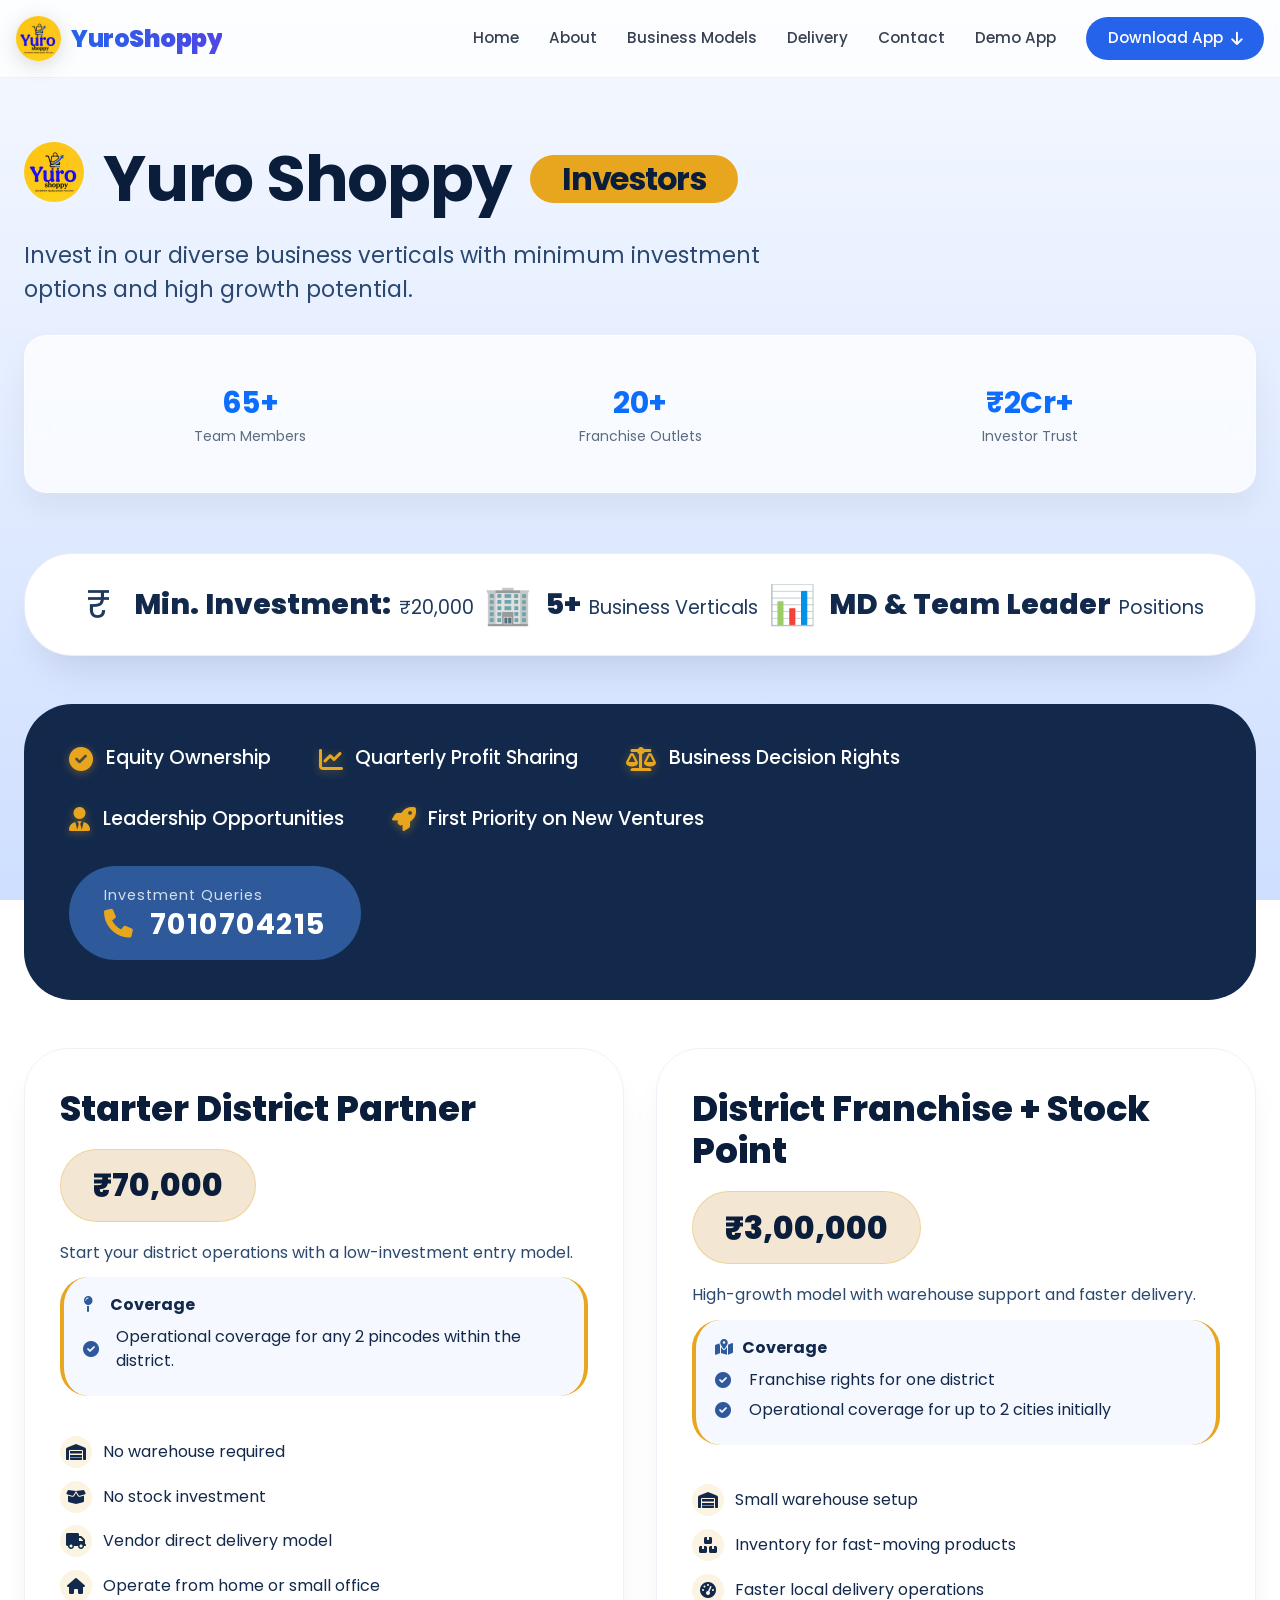
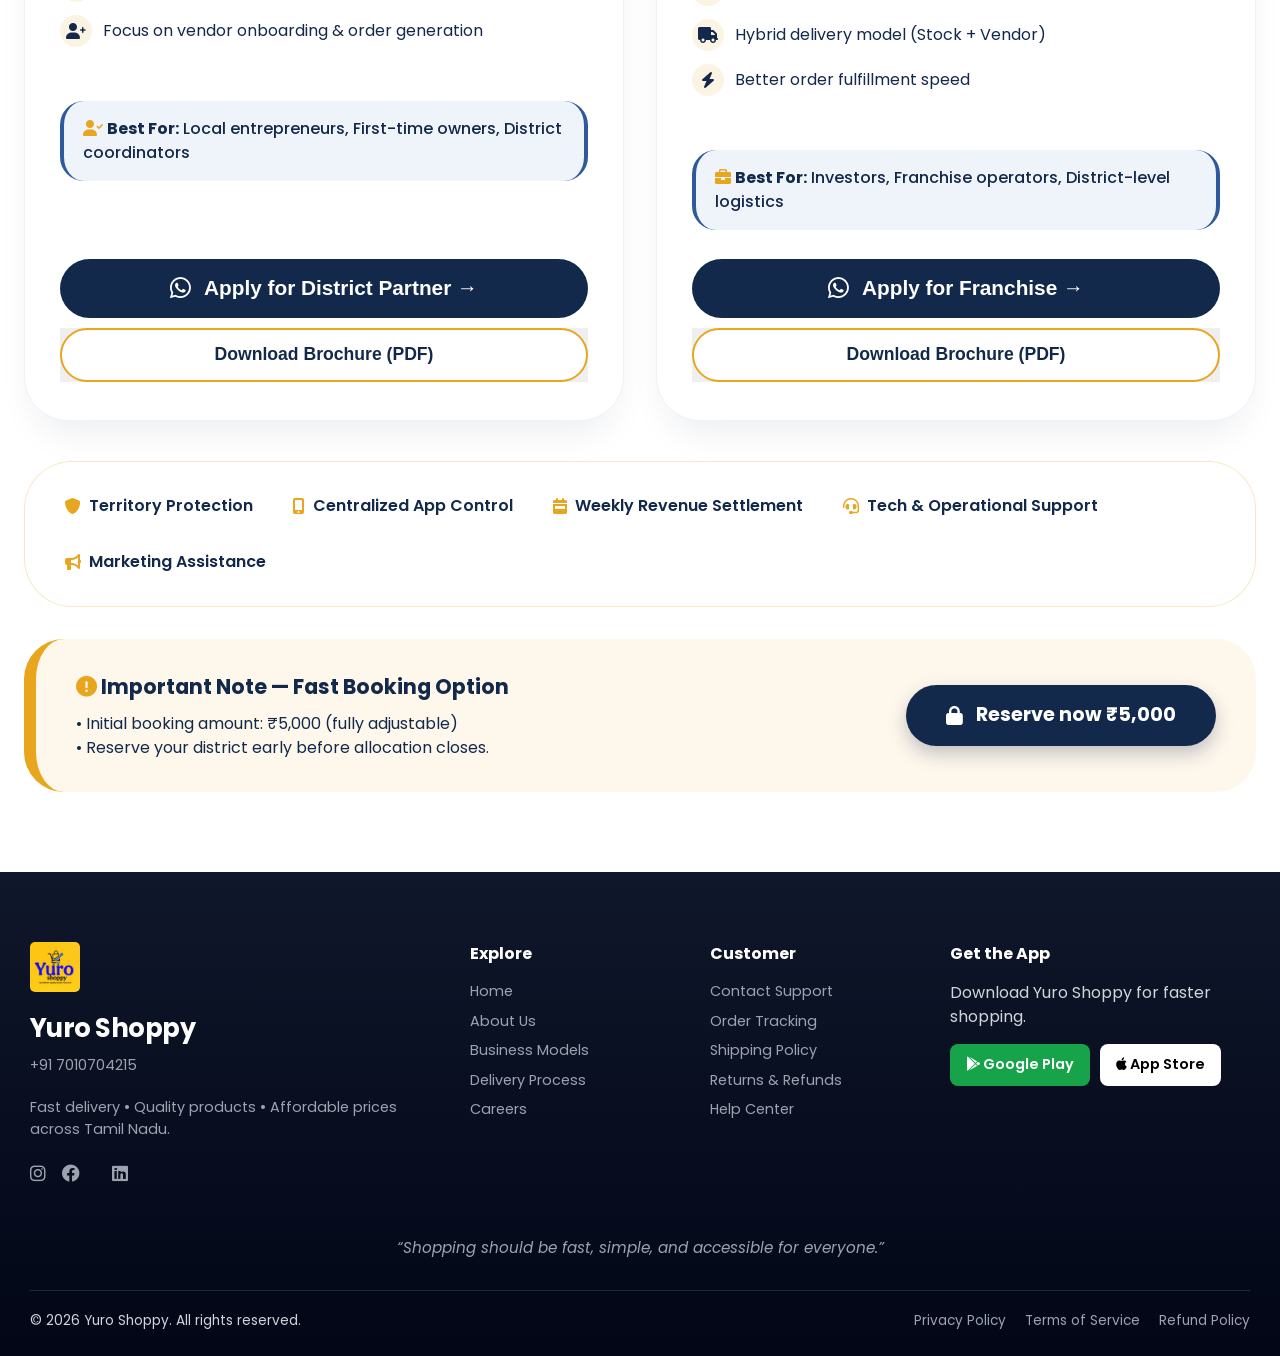
==== investor.html @ e10e6f61 "final demo yuro" ====
<!DOCTYPE html>
<html lang="en">

<head>
    <meta charset="UTF-8">
    <meta name="viewport" content="width=device-width, initial-scale=1.0">
    <title>Yuro Shoppy | Investor models</title>
    <link rel="shortcut icon" href="gallery/ys_color_fav.png" type="image/x-icon">
    <!-- Font Awesome 6 (free) -->
    <link rel="stylesheet" href="https://cdnjs.cloudflare.com/ajax/libs/font-awesome/6.0.0-beta3/css/all.min.css">
    <!-- Google Font -->
    <link href="https://fonts.googleapis.com/css2?family=Poppins:wght@400;500;600;700;800&display=swap"
        rel="stylesheet">
    <style>
        /* ===== RESET & PROFESSIONAL BASE ===== */
        * {
            margin: 0;
            padding: 0;
            box-sizing: border-box;
        }

        body {
            background: #F7F9FC;
            /* soft background from logo neutral */
            font-family: 'Poppins', sans-serif;
            line-height: 1.5;
            color: #13294B;
            /* primary deep navy from logo (YS dark) */
            
            display: flex;
            flex-direction: column;
            align-items: center;
            background: linear-gradient(rgba(244, 248, 255, 0.85), rgba(198, 217, 255, 0.85)),
                url('https://images.unsplash.com/photo-1521791136064-7986c2920216?auto=format&fit=crop&w=1400&q=80');
            background-size: cover;
            background-attachment: fixed;
        }

        .container {
            max-width: 1300px;
            width: 100%;
            padding: 2rem 1.5rem;
        }

        /* ===== TYPOGRAPHY – clean, professional ===== */
        h1,
        h2,
        h3 {
            font-weight: 700;
            letter-spacing: -0.02em;
        }

        .overline {
            font-size: 0.85rem;
            text-transform: uppercase;
            letter-spacing: 2px;
            color: #2E5A9C;
            /* medium blue from logo (YS number) */
            font-weight: 600;
        }

        /* ===== LOGO BAR (skip header/footer but keep brand presence) ===== */
        .brand-bar {
            display: flex;
            align-items: center;
            justify-content: space-between;
            margin-bottom: 2.5rem;
            flex-wrap: wrap;
            gap: 1rem;
        }

        .logo-group {
            display: flex;
            align-items: center;
            gap: 1.2rem;
        }

        .logo-main {
            background: #13294B;
            /* deep navy */
            color: white;
            font-weight: 800;
            font-size: 2rem;
            padding: 0.3rem 1.5rem 0.3rem 1.5rem;
            border-radius: 60px;
            letter-spacing: -0.5px;
            box-shadow: 0 6px 14px rgba(18, 40, 75, 0.12);
        }

        .logo-number-badge {
            background: #E8A51E;
            /* mustard/gold from logo (5.0 number) */
            color: #13294B;
            font-weight: 800;
            font-size: 1.8rem;
            padding: 0.2rem 1.2rem;
            border-radius: 100px;
            box-shadow: 0 4px 10px rgba(232, 165, 30, 0.3);
        }

        .github-ref {
            background: #EFF3F8;
            padding: 0.5rem 1.5rem;
            border-radius: 40px;
            color: #1F3A6B;
            font-family: 'SF Mono', 'Fira Code', monospace;
            font-size: 0.9rem;
            border: 1px solid #ced9e9;
        }

        /* HEADER */
        .ys-header {
            position: sticky;
            top: 0;
            z-index: 1000;
            width: 100%;
            backdrop-filter: blur(14px);
            background: rgba(255, 255, 255, 0.75);

            border-bottom: 1px solid rgba(0, 0, 0, 0.05);
        }

        /* inner */
        .ys-header-inner {
            display: flex;
            justify-content: space-between;
            align-items: center;
            padding: 16px;
        }

        /* brand */
        /* BRAND AREA */
        .ys-brand {
            display: flex;
            align-items: center;
            gap: 10px;
        }

        /* logo */
        .ys-brand img {
            /* width: 38px; */
            width: 45px;
            filter: drop-shadow(0 4px 10px rgba(0, 0, 0, 0.15));
            border-radius: 50%;

            /* transition:0.3s; */
        }

        /* brand text */
        .ys-brand-text {
            font-size: 1.5rem;
            font-weight: 800;
            letter-spacing: -0.5px;
            position: relative;
            background: linear-gradient(90deg, #2563eb, #4f46e5, #2563eb);
            background-size: 200% auto;
            background-clip: text;
            -webkit-text-fill-color: transparent;
            /* animation:ysBrandGradient 4s linear infinite; */
        }

        /* highlight second word */
        .ys-brand-text span {
            font-weight: 900;
        }



        /* subtle glow */
        .ys-brand-text::after {
            content: "";
            position: absolute;
            inset: 0;
            filter: blur(12px);
            opacity: 0.2;
        }

        /* nav */
        .ys-nav {
            display: flex;
            align-items: center;
            gap: 30px;
        }

        /* links */
        .ys-nav a {
            position: relative;
            text-decoration: none;
            color: #374151;
            font-weight: 500;
            font-size: 0.95rem;
        }

        /* hover underline animation */
        .ys-nav a::after {
            content: '';
            position: absolute;
            left: 0;
            bottom: -6px;
            width: 0%;
            height: 2px;
            background: #2563eb;
            transition: 0.3s;
        }

        .ys-nav a:hover {
            color: #2563eb;
        }

        .ys-nav a:hover::after {
            width: 100%;
        }

        /* CTA BUTTON */
        .ys-btn-download {
            background: #2563eb;
            color: white !important;
            padding: 10px 22px;
            border-radius: 40px;
            display: flex;
            align-items: center;
            gap: 8px;
            font-weight: 600;
        }

        /* arrow animation */
        .ys-btn-download i {
            animation: ysArrow 1.4s infinite;
        }

        @keyframes ysArrow {

            0% {
                transform: translateY(0)
            }

            50% {
                transform: translateY(4px)
            }

            100% {
                transform: translateY(0)
            }

        }

        /* hover */
        .ys-btn-download:hover {
            background: #1e40af;
        }

        /* mobile toggle */
        .ys-menu-toggle {
            display: none;
            font-size: 1.6rem;
            cursor: pointer;
        }

        /* mobile nav */
        .ys-mobile-nav {
            max-height: 0;
            overflow: hidden;
            display: flex;
            flex-direction: column;
            background: white;
            transition: 0.35s;
        }

        .ys-mobile-nav a {
            padding: 14px 20px;
            border-top: 1px solid #eee;
            text-decoration: none;
            color: #333;
        }

        /* mobile CTA */
        .ys-btn-mobile {
            background: #2563eb;
            color: white !important;
            text-align: center;
            margin: 16px;
            border-radius: 30px;
        }

        /* active */
        .ys-mobile-nav.active {
            max-height: 400px;
        }

        /* responsive */
        @media(max-width:900px) {

            .ys-nav {
                display: none;
            }

            .ys-menu-toggle {
                display: block;
            }

        }




        /* ===== HERO SECTION (investor headline) ===== */
        .hero {
            margin: 2rem 0 1.5rem 0;
        }

        .hero h1 {
            font-size: 4rem;
            line-height: 1.1;
            color: #0A1E3C;
            display: flex;
            align-items: center;
            flex-wrap: wrap;
            gap: 1.2rem;
        }

        .hero-tag {
            background: #E8A51E;
            font-size: 2rem;
            font-weight: 700;
            padding: 0.4rem 2rem;
            border-radius: 100px;
            color: #0A1E3C;
        }

        .hero-sub {
            font-size: 1.4rem;
            color: #2b4970;
            max-width: 750px;
            margin: 1.5rem 0 1.8rem 0;
            font-weight: 400;
        }

        /* ===== METRICS PANEL (from second image) ===== */
        .metrics-panel {
            background: white;
            border-radius: 48px;
            padding: 1.8rem 2.5rem;
            display: flex;
            flex-wrap: wrap;
            align-items: center;
            justify-content: space-evenly;
            box-shadow: 0 25px 40px -20px rgba(0, 20, 50, 0.15);
            border: 1px solid rgba(46, 90, 156, 0.1);
            margin: 2.2rem 0 2.8rem;
        }

        .metric-item {
            display: flex;
            align-items: center;
            gap: 0.8rem;
            font-size: 1.2rem;
            color: #1F3A5F;
        }

        .metric-icon {
            font-size: 2.4rem;
            line-height: 1;
        }

        .metric-item strong {
            font-size: 1.8rem;
            font-weight: 800;
            color: #13294B;
            margin-right: 0.2rem;
        }

        .explore-pill {
            background: #13294B;
            color: white;
            border-radius: 60px;
            padding: 0.9rem 2.2rem;
            font-weight: 600;
            font-size: 1.1rem;
            display: inline-flex;
            align-items: center;
            gap: 0.5rem;
            box-shadow: 0 8px 14px -8px #13294B70;
            transition: all 0.15s;
        }

        .explore-pill i {
            font-size: 1.2rem;
        }

        /* ===== BENEFITS BLOCK (first image) with logo gold ===== */
        .benefits-block {
            background: #13294B;
            /* deep navy */
            border-radius: 48px;
            padding: 2.5rem 2.8rem;
            margin: 3rem 0 3rem;
            color: white;
            display: flex;
            flex-wrap: wrap;
            justify-content: space-between;
            align-items: center;
            gap: 2rem;
            background-image: radial-gradient(circle at 100% 0%, #2E5A9C20 1px, transparent 1px);
        }

        .benefits-grid {
            display: flex;
            flex-wrap: wrap;
            gap: 2rem 3rem;
        }

        .benefits-grid span {
            display: flex;
            align-items: center;
            gap: 0.8rem;
            font-size: 1.2rem;
            font-weight: 500;
        }

        .benefits-grid i {
            color: #E8A51E;
            /* logo gold */
            font-size: 1.5rem;
            filter: drop-shadow(0 2px 4px #e8a41e60);
        }

        .contact-phone {
            background: #2E5A9C;
            /* medium blue */
            border-radius: 60px;
            padding: 1.2rem 2.2rem;
            min-width: 240px;
        }

        .contact-phone .small-label {
            font-size: 0.9rem;
            opacity: 0.8;
            letter-spacing: 1px;
        }

        .contact-phone .number {
            font-size: 1.8rem;
            font-weight: 700;
            letter-spacing: 1.5px;
            line-height: 1.2;
            word-break: keep-all;
        }

        .contact-phone i {
            margin-right: 8px;
            color: #E8A51E;
        }

        /* ===== CARD GRID (professional spacing, clean box model) ===== */
        .cards-row {
            display: flex;
            flex-wrap: wrap;
            gap: 2rem;
            margin: 3rem 0 2rem;
        }

        .card {
            flex: 1 1 350px;
            background: white;
            border-radius: 44px;
            padding: 2.4rem 2.2rem;
            box-shadow: 0 20px 35px -10px rgba(18, 40, 75, 0.08);
            border: 1px solid #eef2f8;
            transition: transform 0.2s ease, box-shadow 0.2s;
            display: flex;
            flex-direction: column;
        }

        .card:hover {
            transform: translateY(-6px);
            box-shadow: 0 30px 45px -12px #13294B30;
            border-color: #d6e2f5;
        }

        .card-label {
            color: #2E5A9C;
            font-weight: 700;
            font-size: 0.9rem;
            letter-spacing: 2px;
            margin-bottom: 0.5rem;
        }

        .card-title {
            font-size: 2.2rem;
            font-weight: 800;
            line-height: 1.2;
            color: #0A1E3C;
        }

        .investment-badge {
            background: #F3E7D3;
            /* warm tint from gold */
            color: #0A1E3C;
            padding: 0.7rem 2rem;
            border-radius: 60px;
            font-weight: 800;
            font-size: 2rem;
            display: inline-block;
            margin: 1.2rem 0 1.2rem;
            align-self: flex-start;
            border: 1px solid #E8A51E50;
        }

        .coverage-box {
            background: #F5F8FF;
            border-radius: 28px;
            padding: 1rem 1.2rem;
            margin: 0.8rem 0 1.3rem;
            border-left: 4px solid #E8A51E;
            border-right: 4px solid #E8A51E;
        }

        .coverage-box p {
            font-weight: 700;
            margin-bottom: 0.5rem;
            color: #13294B;
        }

        .coverage-box ul {
            list-style: none;
        }

        .coverage-box li {
            display: flex;
            align-items: center;
            gap: 0.6rem;
            margin-bottom: 0.4rem;
        }

        .coverage-box i {
            color: #2E5A9C;
            width: 1.5rem;
        }

        .feature-list {
            margin: 1.2rem 0 1rem;
        }

        .feature-list .feature {
            display: flex;
            align-items: center;
            gap: 0.7rem;
            margin-bottom: 0.8rem;
        }

        .feature i {
            background: #E8A51E20;
            color: #13294B;
            border-radius: 50%;
            width: 2rem;
            height: 2rem;
            display: inline-flex;
            align-items: center;
            justify-content: center;
            font-size: 1rem;
        }

        .bestfor-tag {
            background: #EFF3FA;
            border-radius: 24px;
            padding: 1rem 1.2rem;
            margin: 1.6rem 0 1.8rem;
            border-left: 4px solid #2E5A9C;
            border-right: 4px solid #2E5A9C;
            font-weight: 500;
            color: #13294B;
        }

        .btn-apply {
            background: #13294B;
            color: white;
            border: none;
            border-radius: 60px;
            padding: 1.1rem 1.5rem;
            font-size: 1.3rem;
            font-weight: 600;
            display: flex;
            align-items: center;
            justify-content: center;
            gap: 0.8rem;
            cursor: pointer;
            transition: background 0.2s, transform 0.1s;
            margin-top: auto;
            width: 100%;
        }

        .btn-apply:hover {
            background: #1F3F6B;
        }

        .btn-apply i {
            font-size: 1.5rem;
        }

        /* ===== PARTNER PERKS ===== */
        .perks-bar {
            background: white;
            border-radius: 48px;
            padding: 2rem 2.5rem;
            margin: 2.5rem 0 2rem;
            display: flex;
            flex-wrap: wrap;
            align-items: center;
            justify-content: space-between;
            border: 1px solid #E8A51E40;
        }

        .perk-items {
            display: flex;
            flex-wrap: wrap;
            gap: 2rem 2.5rem;
        }

        .perk-items span {
            font-weight: 600;
            color: #13294B;
            display: flex;
            align-items: center;
            gap: 0.5rem;
        }

        .perk-items i {
            color: #E8A51E;
        }

        /* ===== NOTE / BOOKING ===== */
        .note-booking {
            background: #fef7ec;
            border-radius: 40px;
            padding: 2rem 2.5rem;
            margin: 2rem 0 3rem;
            display: flex;
            flex-wrap: wrap;
            align-items: center;
            justify-content: space-between;
            border-left: 12px solid #E8A51E;
        }

        .note-text strong {
            font-size: 1.3rem;
            color: #13294B;
        }

        .booking-cta {
            background: #13294B;
            color: white;
            padding: 1rem 2.5rem;
            border-radius: 60px;
            font-weight: 700;
            font-size: 1.2rem;
            display: inline-flex;
            align-items: center;
            gap: 0.8rem;
            box-shadow: 0 8px 18px #13294B40;
        }

        /* ===== MODAL (POPUP) – refined ===== */
        .modal {
            display: none;
            position: fixed;
            inset: 0;
            background: rgba(10, 20, 40, 0.7);
            backdrop-filter: blur(8px);
            align-items: center;
            justify-content: center;
            z-index: 2000;
        }

        .modal.active {
            display: flex;
        }

        .modal-card {
            background: white;
            max-width: 480px;
            width: 90%;
            border-radius: 56px;
            padding: 2.4rem 2.4rem 2.8rem;
            box-shadow: 0 40px 70px #0A1E3C60;
            position: relative;
        }

        .modal-close {
            position: absolute;
            top: 1.6rem;
            right: 2rem;
            font-size: 2.5rem;
            cursor: pointer;
            color: #6b7f9c;
            transition: color 0.1s;
        }

        .modal-close:hover {
            color: #13294B;
        }

        .modal-title {
            font-size: 2.4rem;
            font-weight: 800;
            color: #0A1E3C;
            margin-bottom: 0.25rem;
        }

        .modal-model {
            background: #E8A51E20;
            color: #13294B;
            padding: 0.4rem 1.8rem;
            border-radius: 60px;
            display: inline-block;
            font-weight: 700;
            margin: 0.5rem 0 1.8rem;
            border: 1px solid #E8A51E70;
        }

        .input-field {
            margin-bottom: 1.4rem;
        }

        .input-field label {
            font-weight: 600;
            color: #1F3A5F;
            display: block;
            margin-bottom: 0.4rem;
        }

        .input-field input,
        .input-field textarea {
            width: 100%;
            padding: 1rem 1.4rem;
            border-radius: 40px;
            border: 1.5px solid #cdd9ec;
            font-size: 1rem;
            transition: 0.2s;
        }

        .input-field input:focus,
        .input-field textarea:focus {
            border-color: #2E5A9C;
            outline: none;
            box-shadow: 0 0 0 3px #2E5A9C20;
        }

        .btn-send-wa {
            background: #25D366;
            color: white;
            border: none;
            width: 100%;
            padding: 1.1rem;
            border-radius: 60px;
            font-weight: 700;
            font-size: 1.3rem;
            display: flex;
            align-items: center;
            justify-content: center;
            gap: 0.8rem;
            cursor: pointer;
            transition: 0.2s;
            margin-top: 1.2rem;
        }

        .btn-send-wa:hover {
            background: #20b859;
        }

        /* no footer */
        .watermark-note {
            text-align: center;
            font-size: 0.8rem;
            color: #a4b7cf;
            margin-top: 3rem;
            border: none;
        }

        .metrics-inside {
            display: flex;
            /* flex-direction: column; */
            gap: 10px;
            /* align-items: center; */
            justify-content: center;
        }

        .metrics-inside1- {
            display: flex;
            width: 100%;
            justify-content: center;
            align-items: center;
        }

        button {
            border: none;
            margin-top: 10px;
        }

        .btn-brochure {
            background: white;
            color: #13294B;
            border: 2px solid #E8A51E;
            border-radius: 60px;
            padding: 0.9rem;
            font-weight: 600;
            font-size: 1.1rem;
            display: flex;
            align-items: center;
            justify-content: center;
            gap: 0.8rem;
            cursor: pointer;
            transition: background 0.15s;
            width: 100%;
            text-decoration: none;
        }

        .btn-brochure:hover {
            background: #E8A51E10;
        }

        .btn-brochure i {
            color: #E8A51E;
            font-size: 1.2rem;
        }

        /* ================= STATS ================= */

        .stats {
            display: flex;
            flex-wrap: wrap;
            justify-content: space-between;
            padding: 30px;
            margin-bottom: 60px;
        }

        .stat {
            flex: 1 1 200px;
            text-align: center;
            margin: 15px;
        }

        .stat h2 {
            font-size: 30px;
            color: #0d6efd;
        }

        .stat p {
            font-size: 14px;
            color: #5c6b80;
        }

        .glass {
            backdrop-filter: blur(10px);
            background: rgba(255, 255, 255, 0.75);
            border: 1px solid rgba(255, 255, 255, 0.6);
            border-radius: 22px;
            box-shadow: 0 15px 30px rgba(0, 0, 0, 0.05);
        }


        @media (max-width: 768px) {
            /* body {
                padding: 1rem;
            } */

            .hero h1 {
                font-size: 2.3rem;
            }

            .metrics-panel {
                padding: 1rem;
            }

            .metrics-inside {
                margin: 20px 0px;
                flex-direction: column;
            }

            .metrics-inside .metric-item {
                font-size: 1rem;
            }

            .metric-item strong {
                font-size: 1.2rem;
                font-weight: 600;
            }

            .stat h2 {
                font-size: 22px;
            }

            .card {
                padding: 1.2rem;
            }

            .card-title {
                font-size: 1.6rem;
                font-weight: 700;
            }

            .benefits-block {
                padding: 1.5rem;
            }

            .btn-apply {
                padding: 0.7rem 0.9rem;
                font-size: 1rem;
                font-weight: 500;
            }

            .booking-cta {
                padding: 0.7rem 1.5rem;
                border-radius: 60px;
                font-weight: 600;
                font-size: 1rem;
                margin-top: 10px;
            }

            .modal-card {
                padding: 1.2rem 1.2rem 1.5rem;
                border-radius: 20px;
            }

            .modal-close {
                top: 1.3rem;
                right: 1.7rem;
                font-size: 2rem;
                color: #000000;

            }

            .modal-title {
                font-size: 1.4rem;
                font-weight: 600;
            }
        }

        .ys-footer {
            background: linear-gradient(180deg, #0f172a, #020617);
            color: #d1d5db;
            padding: 70px 30px 25px;
        }

        /* GRID */

        .ys-footer-grid {
            display: grid;
            grid-template-columns: 2fr 1fr 1fr 1.5fr;
            gap: 40px;
            margin-bottom: 50px;
        }

        /* BRAND */

        .ys-footer-logo {
            width: 50px;
            margin-bottom: 10px;
            border-radius: 10%;
        }

        .ys-brand-name {
            font-size: 1.6rem;
            font-weight: 700;
            color: white;
            margin-bottom: 8px;
        }

        .ys-footer-desc {
            font-size: .9rem;
            color: #9ca3af;
            margin-bottom: 20px;
        }

        /* SOCIAL */

        .ys-footer-social a {
            margin-right: 12px;
            font-size: 18px;
            color: #9ca3af;
            transition: .3s;
        }

        .ys-footer-social a:hover {
            color: white;
            transform: translateY(-3px);
        }

        /* LINKS */

        .ys-footer-col h4 {
            color: white;
            margin-bottom: 15px;
        }

        .ys-footer-col a {
            display: block;
            margin-bottom: 8px;
            text-decoration: none;
            color: #9ca3af;
            font-size: .9rem;
            transition: .3s;
        }

        /* .ys-footer-col a:hover {
    color: white;
    padding-left: 4px;
} */

        /* APP BUTTONS */

        .ys-app-buttons {
            display: flex;
            gap: 10px;
            margin-top: 15px;
            color: white !important;
        }

        .ys-playstore,
        .ys-appstore {
            display: flex;
            align-items: center;
            gap: 8px;
            padding: 10px 16px;
            border-radius: 8px;
            text-decoration: none;
            font-size: .9rem;
            font-weight: 600;

        }

        .ys-playstore {
            background: #16a34a;
            color: white !important;
        }

        .ys-appstore {
            background: white;
            color: black !important;
        }

        .ys-playstore:hover {
            background: #16a34a;
            transform: none !important;
        }

        .ys-appstore:hover {
            background: #e5e7eb;
        }

        /* QUOTE */

        .ys-footer-quote {
            text-align: center;
            font-style: italic;
            color: #9ca3af;
            margin-bottom: 30px;
            font-size: .95rem;
        }

        /* BOTTOM */

        .ys-footer-bottom {
            border-top: 1px solid #1f2937;
            padding-top: 20px;
            display: flex;
            justify-content: space-between;
            flex-wrap: wrap;
            font-size: .85rem;
        }

        .ys-footer-links a {
            margin-left: 15px;
            color: #9ca3af;
            text-decoration: none;
        }

        .ys-footer-links a:hover {
            color: white;
        }

        @media(max-width:900px) {

            .ys-footer-grid {
                grid-template-columns: 1fr 1fr;
            }

        }

        @media(max-width:600px) {

            .ys-footer-grid {
                grid-template-columns: 1fr;
            }

            .ys-footer-bottom {
                flex-direction: column;
                gap: 10px;
                text-align: center;
            }

            .ys-footer-links a {
                margin: 0 8px;
            }

        }
    </style>
</head>

<body>

    <header class="ys-header">

        <div class="ys-container ys-header-inner">

            <!-- Logo -->
            <div class="ys-brand">
                <img src="gallery/ys_color_fav.png" alt="YuroShoppy Logo">

                <h1 class="ys-brand-text">
                    Yuro<span>Shoppy</span>
                </h1>
            </div>

            <!-- Desktop Menu -->
            <nav class="ys-nav">
                <a href="index.html">Home</a>
                <a href="about.html">About</a>
                <a href="partnership.html">Business Models</a>
                <a href="deliveryprocess.html">Delivery</a>
                <a href="#yscontact">Contact</a>
                <a href="#">Demo App</a>

                <a href="#" class="ys-btn-download">
                    Download App
                    <i class="fas fa-arrow-down"></i>
                </a>
            </nav>

            <!-- Mobile Menu Button -->
            <div class="ys-menu-toggle">
                <i class="fas fa-bars"></i>
            </div>

        </div>

        <!-- Mobile Menu -->
        <div class="ys-mobile-nav">
            <a href="index.html">Home</a>
            <a href="about.html">About</a>
            <a href="partnership.html">Business Models</a>
            <a href="deliveryprocess.html">Delivery</a>
            <a href="index.html#yscontact">Contact</a>
            <a href="#">Demo App</a>

            <a href="#" class="ys-btn-mobile">
                Download App
                <i class="fas fa-arrow-down"></i>
            </a>
        </div>

    </header>
    <main class="container">



        <div>
            <!-- hero title + investors -->
            <div class="hero">
                <h1><span> <img src="ys_color_fav.png" alt="small_logo" style="border-radius: 50%;"></span> Yuro Shoppy
                    <span class="hero-tag">Investors</span>
                </h1>
                <div class="hero-sub">Invest in our diverse business verticals with minimum investment options and high
                    growth potential.</div>
            </div>

            <div class="stats glass">
                <div class="stat">
                    <!-- <h2 class="counter" data-target="500">0 </h2> -->
                    <h2><span class="counter" data-target="500">0</span>+</h2>
                    <p>Team Members</p>
                </div>
                <div class="stat">
                    <!-- <h2 class="counter" data-target="100">0 </h2> -->
                    <h2><span class="counter" data-target="150">0</span>+</h2>
                    <p>Franchise Outlets</p>
                </div>
                <div class="stat">
                    <h2>₹<span class="counter" data-target="10">0</span>Cr+</h2>
                    <p>Investor Trust</p>
                </div>
            </div>

            <!-- metrics panel (exact from second image) -->
            <div class="metrics-panel">
                <div class="metrics-inside">
                    <div class="metric-item"><span class="metric-icon">&nbsp;₹&nbsp; </span> <span><strong>Min.
                                Investment:</strong>
                            ₹20,000</span></div>
                    <div class="metric-item"><span class="metric-icon">🏢</span> <span><strong>5+</strong> Business
                            Verticals</span></div>
                    <div class="metric-item"><span class="metric-icon">📊</span> <span><strong>MD & Team Leader</strong>
                            Positions</span></div>
                </div>

                <!-- <div class="metrics-inside-1">
                    <div class="explore-pill">Explore Investments →</div>
                </div> -->
            </div>

            <!-- investor benefits (first image) with gold icons -->
            <div class="benefits-block">
                <div class="benefits-grid">
                    <span><i class="fas fa-check-circle"></i> Equity Ownership</span>
                    <span><i class="fas fa-chart-line"></i> Quarterly Profit Sharing</span>
                    <span><i class="fas fa-scale-balanced"></i> Business Decision Rights</span>
                    <span><i class="fas fa-user-tie"></i> Leadership Opportunities</span>
                    <span><i class="fas fa-rocket"></i> First Priority on New Ventures</span>
                </div>
                <div class="contact-phone">
                    <div class="small-label">Investment Queries</div>
                    <div class="number"><i class="fas fa-phone"></i> 7010704215</div>
                </div>
            </div>

            <!-- two cards (model 1 & model 2) -->
            <div class="cards-row">
                <!-- Model 1 -->
                <div class="card" id="card-model1">
                    <!-- <div class="card-label">Model 1</div> -->
                    <div class="card-title">Starter District Partner</div>
                    <div class="investment-badge">₹70,000</div>
                    <p style="color:#2b4970;">Start your district operations with a low-investment entry model.</p>
                    <div class="coverage-box">
                        <p><i class="fas fa-map-pin"></i> Coverage</p>
                        <ul>
                            <li><i class="fas fa-check-circle"></i> Operational coverage for any 2 pincodes within the
                                district.</li>
                        </ul>
                    </div>
                    <div class="feature-list">
                        <div class="feature"><i class="fas fa-warehouse"></i> No warehouse required</div>
                        <div class="feature"><i class="fas fa-box-open"></i> No stock investment</div>
                        <div class="feature"><i class="fas fa-truck"></i> Vendor direct delivery model</div>
                        <div class="feature"><i class="fas fa-home"></i> Operate from home or small office</div>
                        <div class="feature"><i class="fas fa-user-plus"></i> Focus on vendor onboarding & order
                            generation
                        </div>
                    </div>
                    <div class="bestfor-tag"><i class="fas fa-user-check" style="color:#E8A51E;"></i> <strong>Best
                            For:</strong> Local entrepreneurs, First-time owners, District coordinators</div>
                    <button class="btn-apply apply-btn" data-model="Starter District Partner (₹70,000)"><i
                            class="fab fa-whatsapp"></i> Apply for District Partner →</button>
                    <button>
                        <a href="Business_Expansion_Proposal.pdf" target="_blank" download class="btn-brochure">Download
                            Brochure (PDF)</a>
                    </button>

                </div>
                <!-- Model 2 -->
                <div class="card" id="card-model2">
                    <!-- <div class="card-label">Model 2</div> -->
                    <div class="card-title">District Franchise + Stock Point</div>
                    <div class="investment-badge">₹3,00,000</div>
                    <p style="color:#2b4970;">High-growth model with warehouse support and faster delivery.</p>
                    <div class="coverage-box">
                        <p><i class="fas fa-map-marked-alt"></i> Coverage</p>
                        <ul>
                            <li><i class="fas fa-check-circle"></i> Franchise rights for one district</li>
                            <li><i class="fas fa-check-circle"></i> Operational coverage for up to 2 cities initially
                            </li>
                        </ul>
                    </div>
                    <div class="feature-list">
                        <div class="feature"><i class="fas fa-warehouse"></i> Small warehouse setup</div>
                        <div class="feature"><i class="fas fa-boxes"></i> Inventory for fast-moving products</div>
                        <div class="feature"><i class="fas fa-tachometer-alt"></i> Faster local delivery operations
                        </div>
                        <div class="feature"><i class="fas fa-truck"></i> Hybrid delivery model (Stock + Vendor)</div>
                        <div class="feature"><i class="fas fa-bolt"></i> Better order fulfillment speed</div>
                    </div>
                    <div class="bestfor-tag"><i class="fas fa-briefcase" style="color:#E8A51E;"></i> <strong>Best
                            For:</strong> Investors, Franchise operators, District-level logistics</div>
                    <button class="btn-apply apply-btn" data-model="District Franchise + Stock Point (₹3,00,000)"><i
                            class="fab fa-whatsapp"></i> Apply for Franchise →</button>
                    <button>
                        <a href="Business_Expansion_Proposal.pdf" target="_blank" download class="btn-brochure">Download
                            Brochure (PDF)</a>
                    </button>
                </div>
            </div>

            <!-- partner benefits (gold accents) -->
            <div class="perks-bar">
                <div class="perk-items">
                    <span><i class="fas fa-shield-alt"></i> Territory Protection</span>
                    <span><i class="fas fa-mobile-alt"></i> Centralized App Control</span>
                    <span><i class="fas fa-calendar-week"></i> Weekly Revenue Settlement</span>
                    <span><i class="fas fa-headset"></i> Tech & Operational Support</span>
                    <span><i class="fas fa-bullhorn"></i> Marketing Assistance</span>
                </div>
            </div>

            <!-- Important note / fast booking -->
            <div class="note-booking">
                <div class="note-text">
                    <strong><i class="fas fa-exclamation-circle" style="color:#E8A51E;"></i> Important Note — Fast
                        Booking
                        Option</strong>
                    <p style="margin-top:0.6rem; max-width:600px;">• Initial booking amount: ₹5,000 (fully
                        adjustable)<br>•
                        Reserve your district early before allocation closes.</p>
                </div>
                <div class="booking-cta"><i class="fas fa-lock"></i> Reserve now ₹5,000</div>
            </div>

            <!-- no footer, only tiny watermark -->
            <!-- <div class="watermark-note">professional preview · PK Group investor interface</div> -->
        </div>

    </main>

    <!-- MODAL popup -->
    <div id="investmentModal" class="modal">
        <div class="modal-card">
            <span class="modal-close" id="closeModalBtn">&times;</span>
            <div class="modal-title">Investor interest</div>
            <div class="modal-model" id="modalModelDisplay">Starter District Partner</div>
            <form id="waForm">
                <div class="input-field">
                    <label>Full name</label>
                    <input type="text" id="fullName" placeholder="e.g. Arunraj" required>
                </div>
                <div class="input-field">
                    <label>WhatsApp number</label>
                    <input type="tel" id="mobileNum" placeholder="9087456320" required>
                </div>
                <div class="input-field">
                    <label>Message (optional)</label>
                    <textarea id="optionalMsg" rows="2" placeholder="I'm interested..."></textarea>
                </div>
                <button type="button" id="sendWABtn" class="btn-send-wa"><i class="fab fa-whatsapp"></i> Send to
                    WhatsApp</button>
            </form>
        </div>
    </div>

    <footer class="ys-footer">

        <div class="ys-container">

            <div class="ys-footer-grid">

                <!-- BRAND -->
                <div class="ys-footer-brand">

                    <img src="gallery/ys_color_fav.png" alt="Yuro Shoppy" class="ys-footer-logo">

                    <h3 class="ys-brand-name">Yuro Shoppy</h3>
                    <p class="ys-footer-desc">
                        +91 7010704215
                    </p>
                    <p class="ys-footer-desc">
                        Fast delivery • Quality products • Affordable prices across Tamil Nadu.
                    </p>

                    <div class="ys-footer-social">
                        <a href="#"><i class="fab fa-instagram"></i></a>
                        <a href="#"><i class="fab fa-facebook"></i></a>
                        <a href="#"><i class="fab fa-x-twitter"></i></a>
                        <a href="#"><i class="fab fa-linkedin"></i></a>
                    </div>

                </div>


                <!-- NAVIGATION -->
                <div class="ys-footer-col">
                    <h4>Explore</h4>
                    <a href="index.html">Home</a>
                    <a href="about.html">About Us</a>
                    <a href="partnership.html">Business Models</a>
                    <a href="deliveryprocess.html">Delivery Process</a>
                    <a href="index.html#yscontact">Careers</a>
                </div>


                <!-- CUSTOMER -->
                <div class="ys-footer-col">
                    <h4>Customer</h4>
                    <a href="#">Contact Support</a>
                    <a href="#">Order Tracking</a>
                    <a href="#">Shipping Policy</a>
                    <a href="#">Returns & Refunds</a>
                    <a href="#">Help Center</a>
                </div>


                <!-- APP DOWNLOAD -->
                <div class="ys-footer-col ys-app-section">

                    <h4>Get the App</h4>

                    <p>Download Yuro Shoppy for faster shopping.</p>

                    <div class="ys-app-buttons">

                        <a href="#" class="ys-playstore">
                            <i class="fab fa-google-play"></i>
                            <span>Google Play</span>
                        </a>

                        <a href="#" class="ys-appstore">
                            <i class="fab fa-apple"></i>
                            <span>App Store</span>
                        </a>

                    </div>

                </div>

            </div>


            <!-- QUOTE -->

            <div class="ys-footer-quote">
                “Shopping should be fast, simple, and accessible for everyone.”
            </div>


            <!-- BOTTOM -->

            <div class="ys-footer-bottom">

                <span>© 2026 Yuro Shoppy. All rights reserved.</span>

                <div class="ys-footer-links">
                    <a href="#">Privacy Policy</a>
                    <a href="#">Terms of Service</a>
                    <a href="#">Refund Policy</a>
                </div>

            </div>

        </div>

    </footer>

    <script>
        (function () {
            const modal = document.getElementById('investmentModal');
            const closeBtn = document.getElementById('closeModalBtn');
            const modalModelSpan = document.getElementById('modalModelDisplay');
            const applyBtns = document.querySelectorAll('.apply-btn');
            const nameInp = document.getElementById('fullName');
            const phoneInp = document.getElementById('mobileNum');
            const msgInp = document.getElementById('optionalMsg');
            const sendBtn = document.getElementById('sendWABtn');

            let currentModel = 'PK Group model';

            applyBtns.forEach(btn => {
                btn.addEventListener('click', (e) => {
                    e.preventDefault();
                    currentModel = btn.getAttribute('data-model') || 'PK Group model';
                    modalModelSpan.innerText = currentModel;
                    // clear fields (optional)
                    nameInp.value = '';
                    phoneInp.value = '';
                    msgInp.value = '';
                    modal.classList.add('active');
                });
            });

            const closeModal = () => modal.classList.remove('active');
            closeBtn.addEventListener('click', closeModal);
            window.addEventListener('click', (e) => { if (e.target === modal) closeModal(); });

            sendBtn.addEventListener('click', () => {
                const name = nameInp.value.trim();
                const phone = phoneInp.value.trim();
                const extra = msgInp.value.trim();

                if (!name) { alert('Please enter your name'); return; }
                if (!phone) { alert('Please enter your WhatsApp number'); return; }
                if (!/^[6-9]\d{9}$/.test(phone)) { alert('Enter a valid 10-digit Indian mobile number'); return; }

                let message = `Hello PK Group, I'm interested in *${currentModel}*.%0a`;
                message += `Name: ${name}%0a`;
                message += `Phone: ${phone}%0a`;
                if (extra) message += `Message: ${extra}%0a`;

                const whatsappNumber = '917010704215';   // as per image
                const url = `https://wa.me/${whatsappNumber}?text=${message}`;

                alert('Your enquiry is ready. You will be redirected to WhatsApp.');
                window.open(url, '_blank');
                closeModal();
            });
        })();
    </script>

    <script>
        /* Counter Animation */
        document.querySelectorAll('.counter').forEach(counter => {
            const target = +counter.dataset.target;
            let count = 0;
            const update = () => {
                const inc = target / 100;
                if (count < target) {
                    count += inc;
                    counter.innerText = Math.ceil(count);
                    setTimeout(update, 200);
                } else {
                    counter.innerText = target;
                }
            }
            update();
        });
    </script>
    <script>
        const toggle = document.querySelector(".ys-menu-toggle");
        const mobileNav = document.querySelector(".ys-mobile-nav");

        toggle.addEventListener("click", () => {
            mobileNav.classList.toggle("active");
        });
    </script>
</body>

</html>
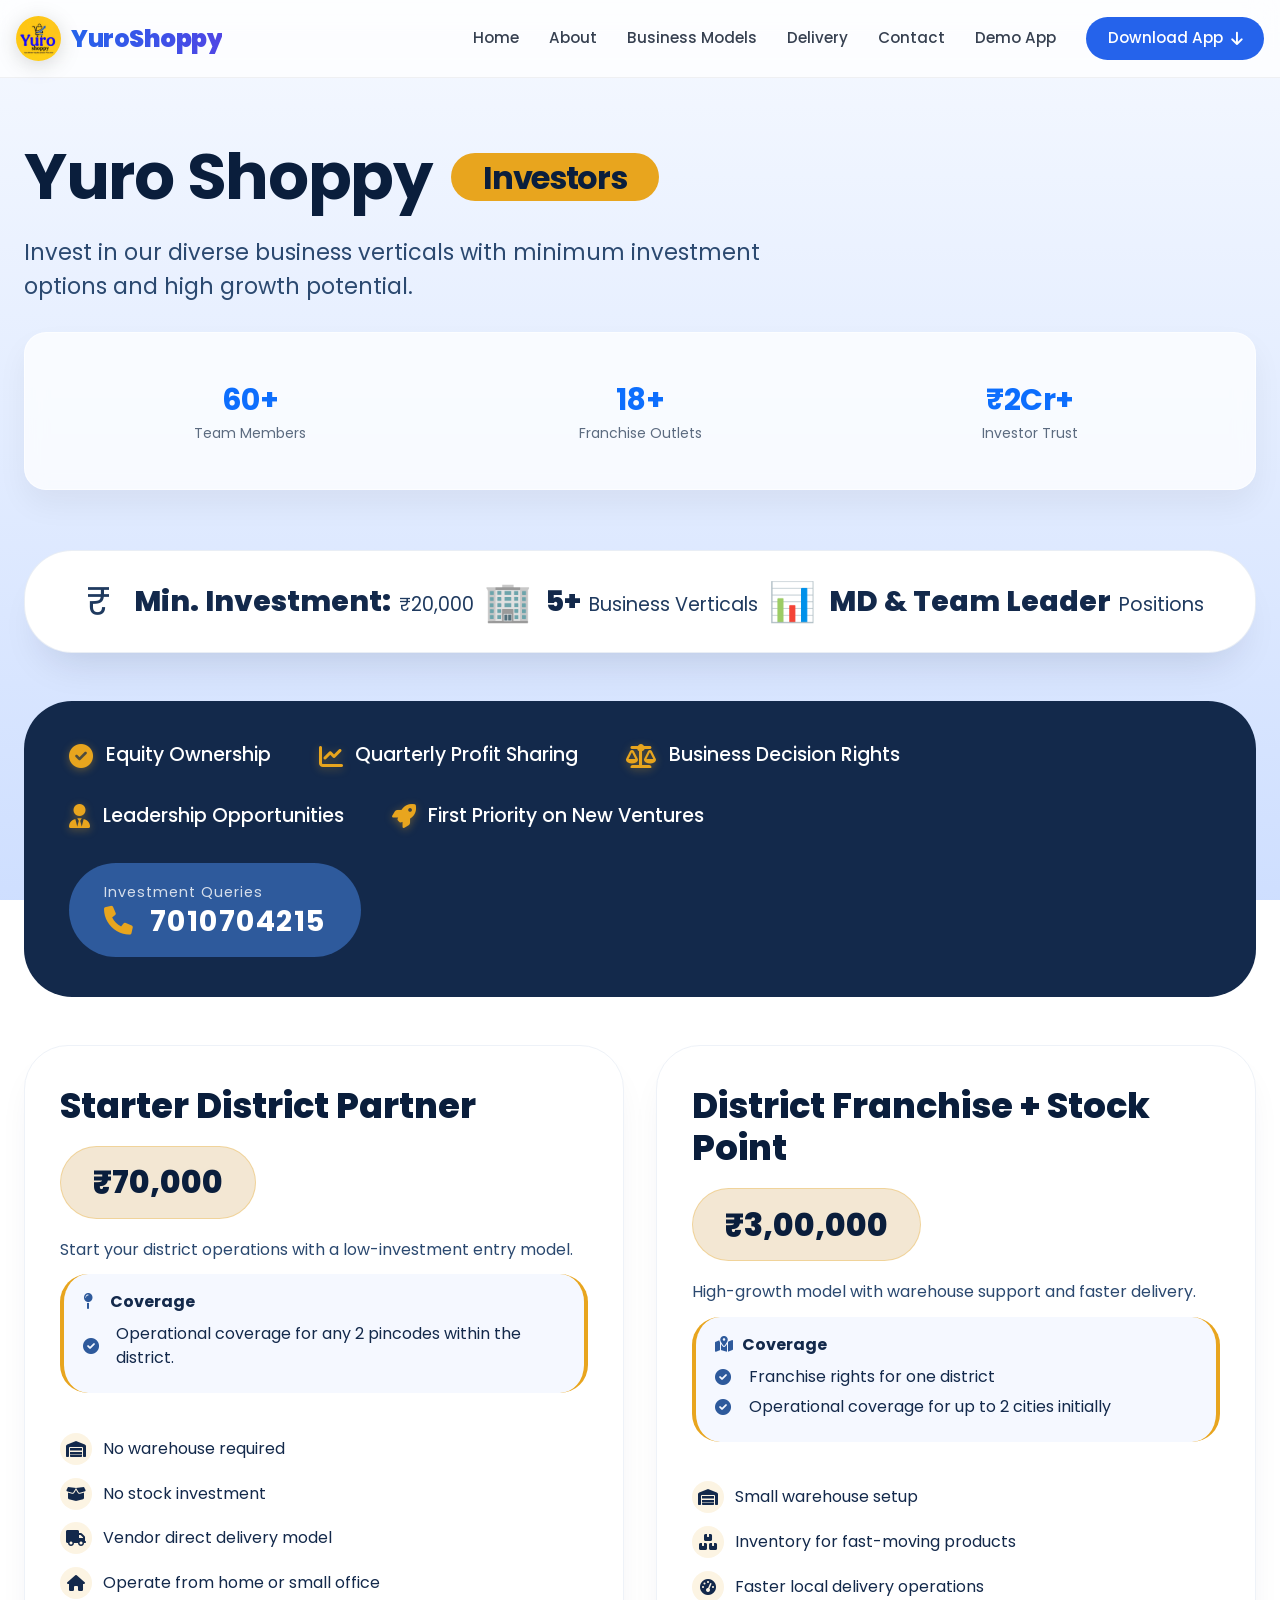
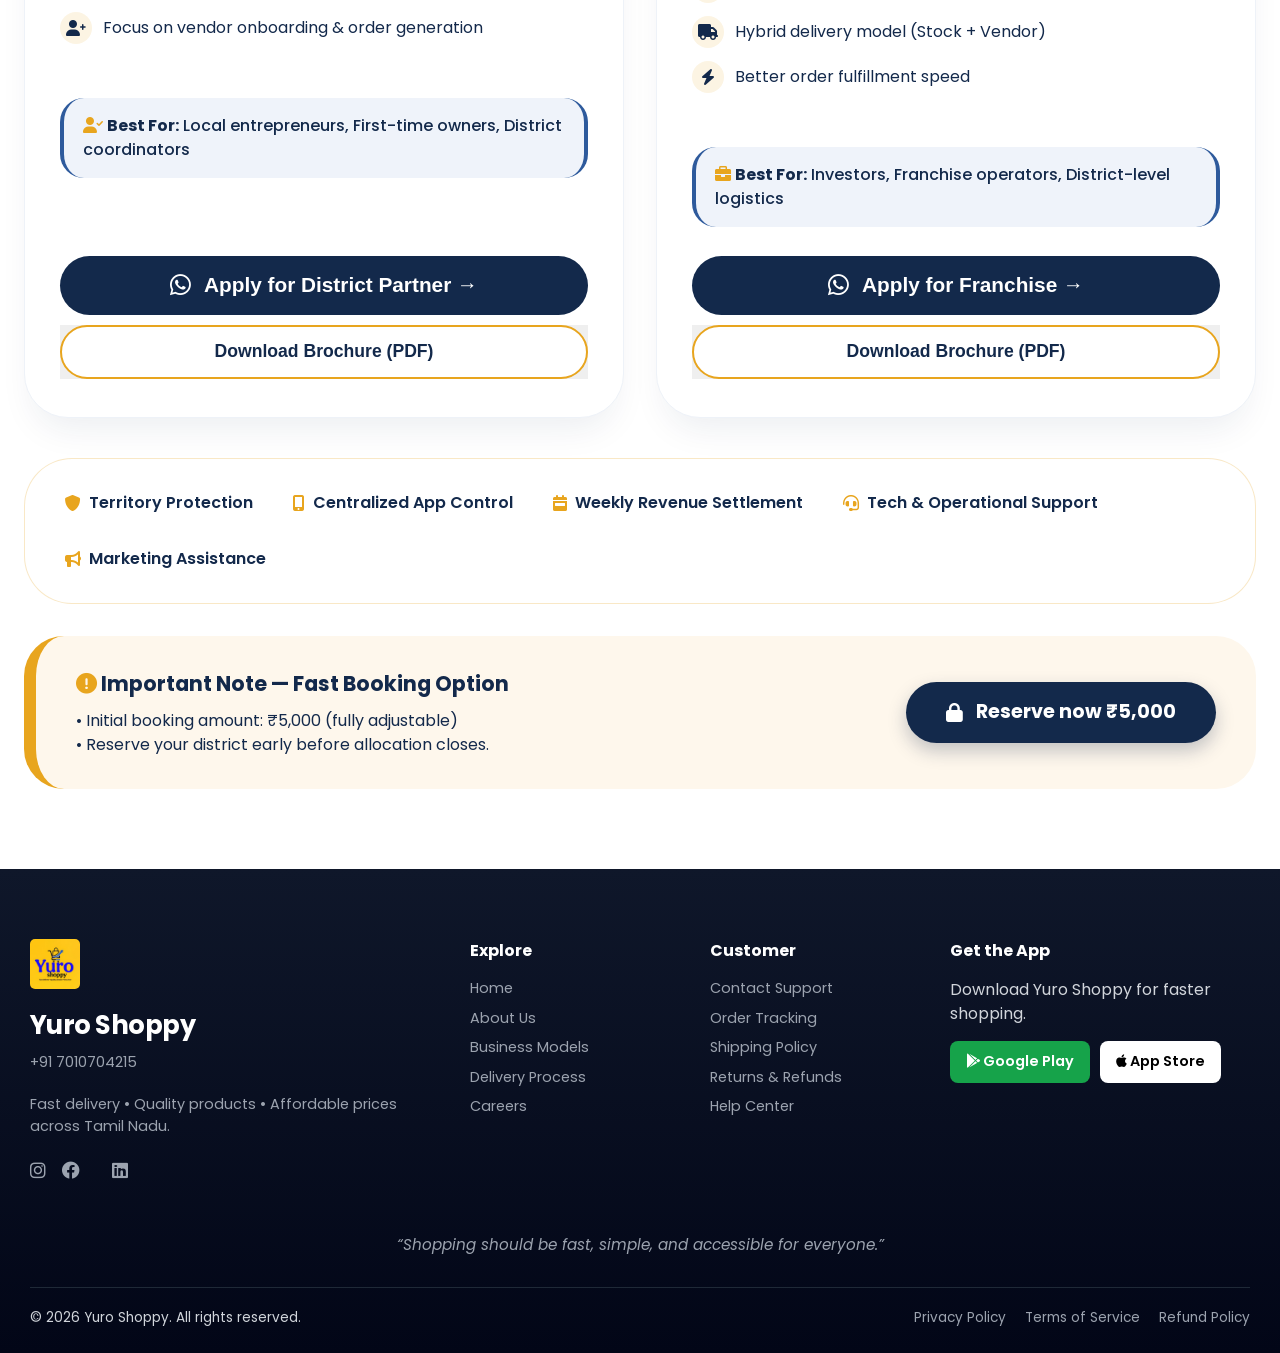
==== commit eaff71e3: "Update investor.html" ====
--- a/investor.html
+++ b/investor.html
@@ -1166,7 +1166,7 @@
         <div>
             <!-- hero title + investors -->
             <div class="hero">
-                <h1><span> <img src="ys_color_fav.png" alt="small_logo" style="border-radius: 50%;"></span> Yuro Shoppy
+                <h1> Yuro Shoppy
                     <span class="hero-tag">Investors</span>
                 </h1>
                 <div class="hero-sub">Invest in our diverse business verticals with minimum investment options and high
@@ -1528,4 +1528,5 @@
     </script>
 </body>
 
-</html>+
+</html>
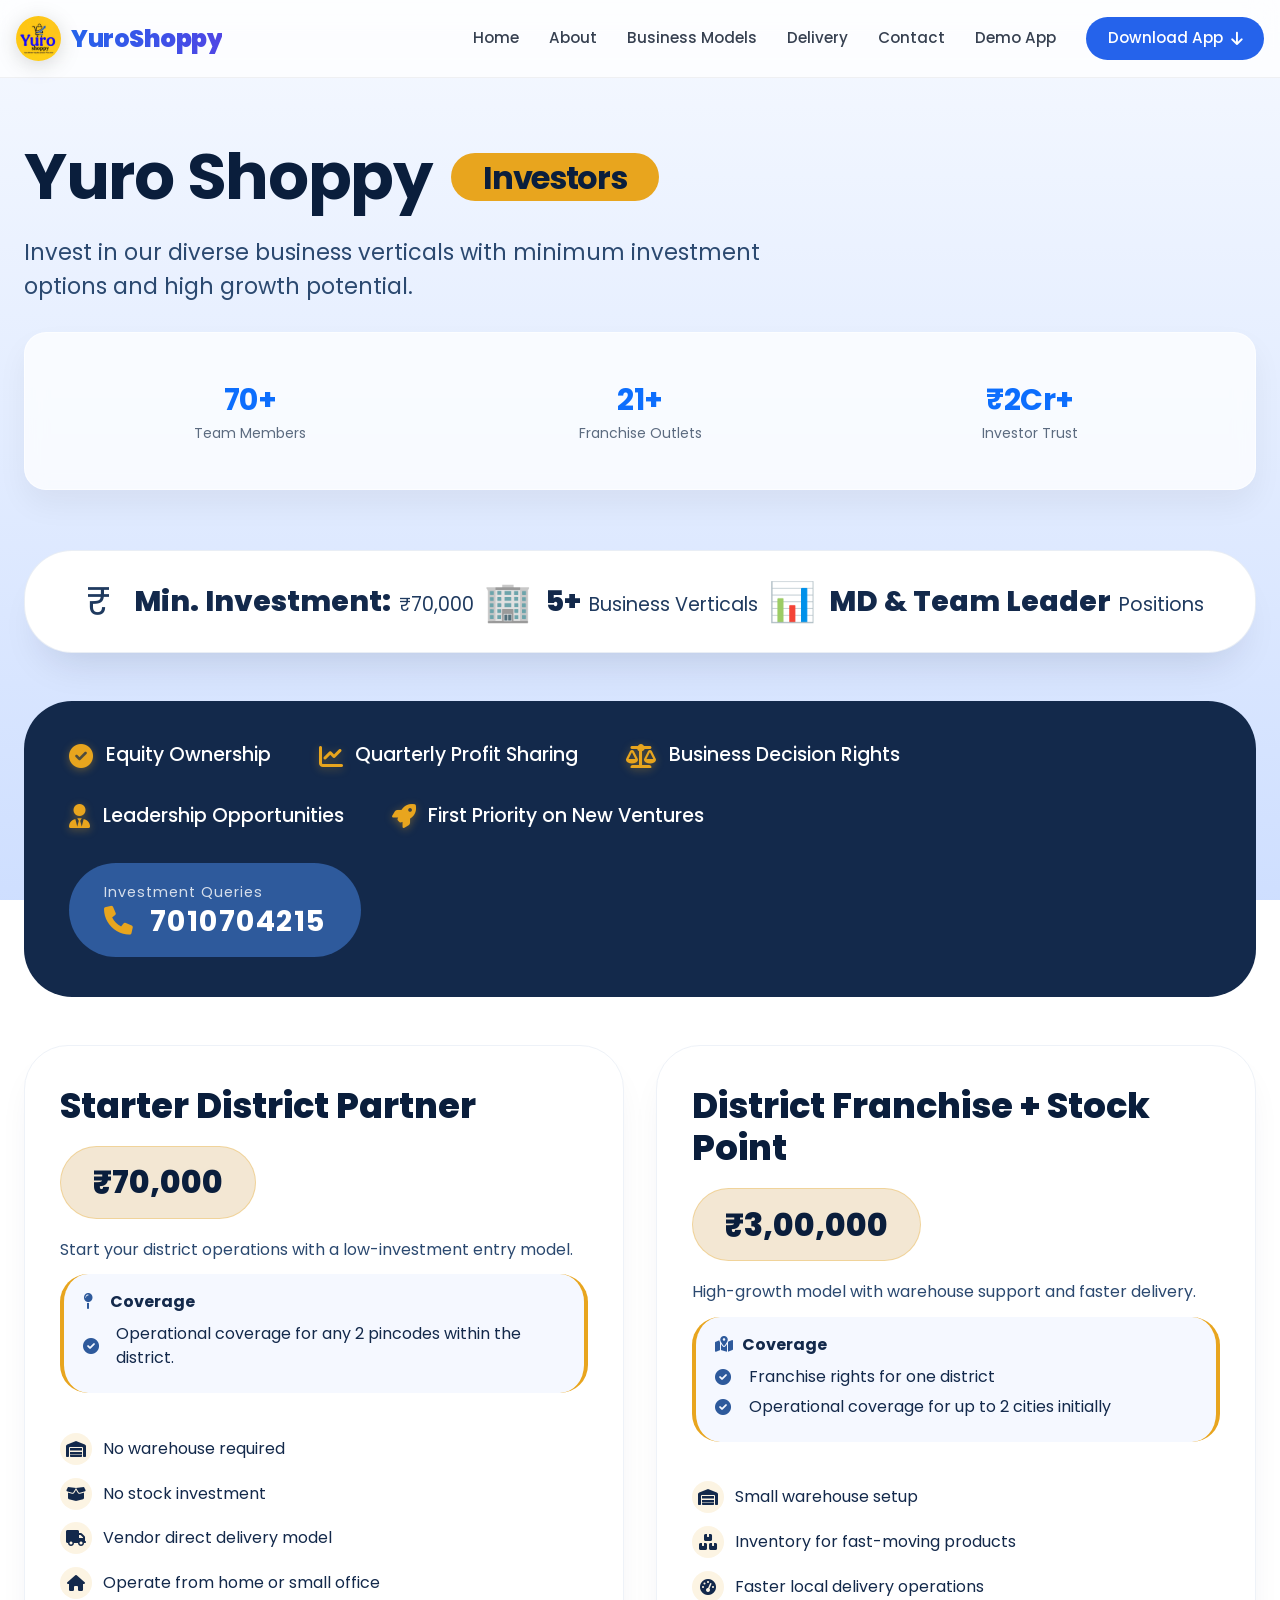
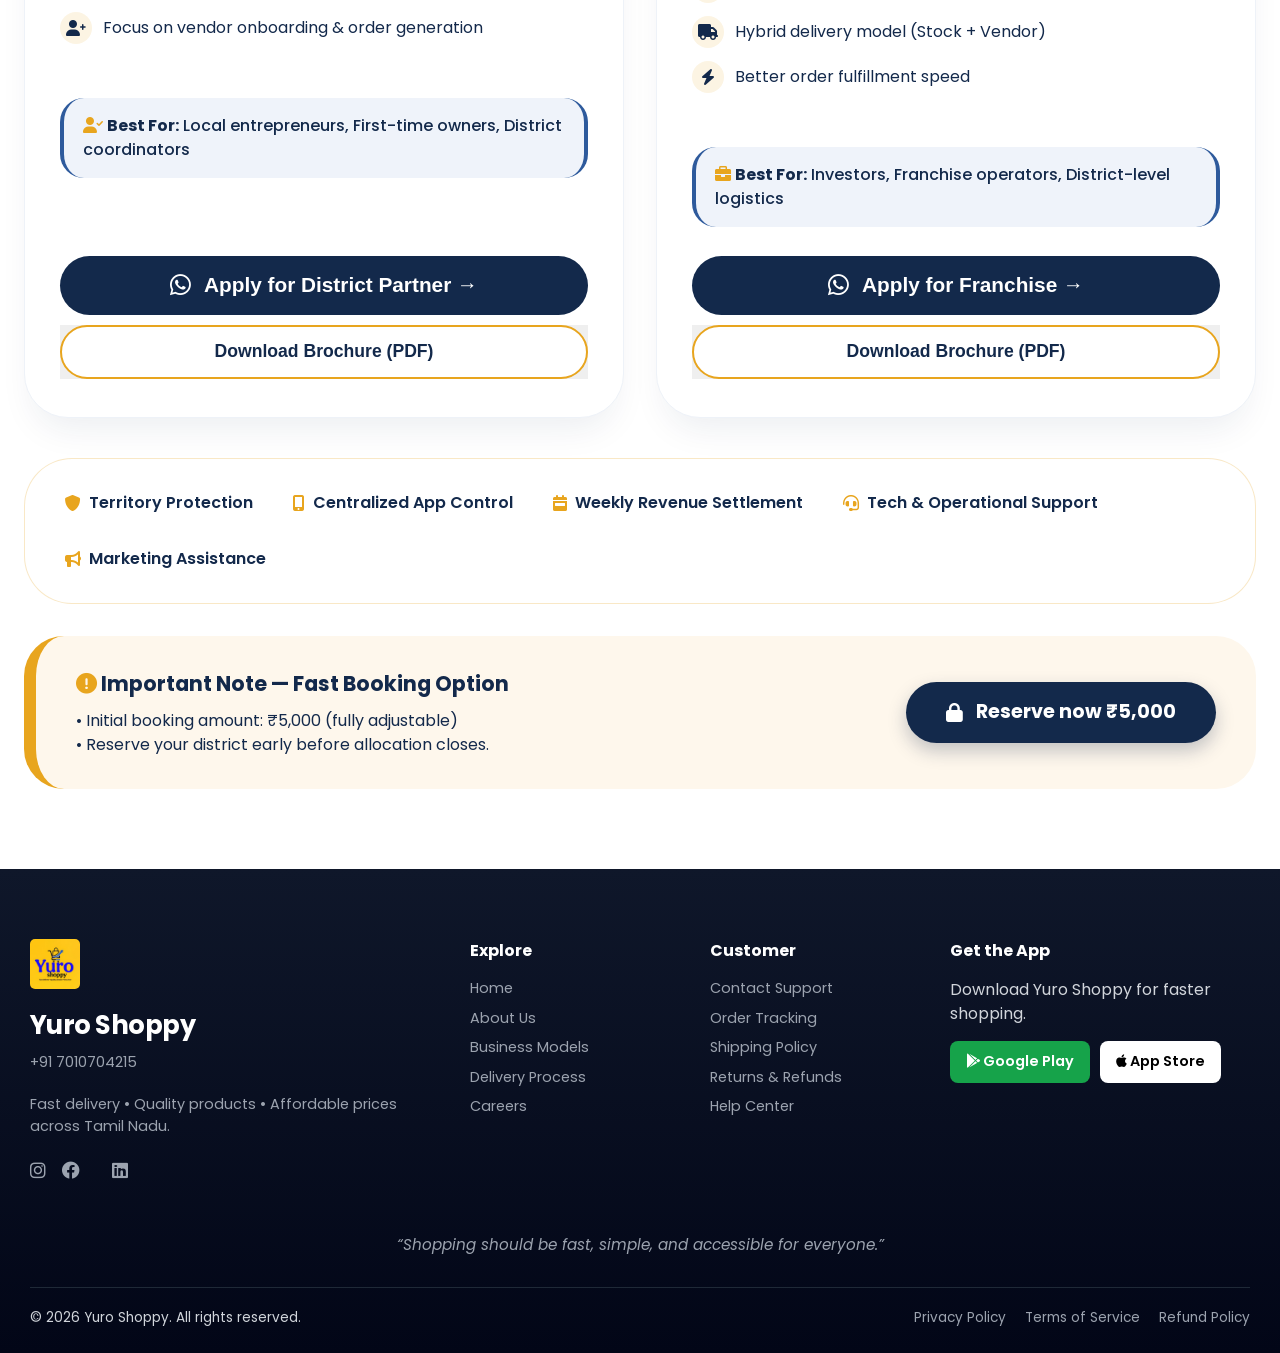
==== commit 47c517c9: "Update investor.html 70k" ====
--- a/investor.html
+++ b/investor.html
@@ -884,6 +884,9 @@
                 font-size: 1.2rem;
                 font-weight: 600;
             }
+            .container{
+                padding: 1rem 0.6rem;
+            }
 
             .stat h2 {
                 font-size: 22px;
@@ -903,7 +906,7 @@
             }
 
             .btn-apply {
-                padding: 0.7rem 0.9rem;
+                padding: 0.7rem 0.7rem;
                 font-size: 1rem;
                 font-weight: 500;
             }
@@ -1195,7 +1198,7 @@
                 <div class="metrics-inside">
                     <div class="metric-item"><span class="metric-icon">&nbsp;₹&nbsp; </span> <span><strong>Min.
                                 Investment:</strong>
-                            ₹20,000</span></div>
+                            ₹70,000</span></div>
                     <div class="metric-item"><span class="metric-icon">🏢</span> <span><strong>5+</strong> Business
                             Verticals</span></div>
                     <div class="metric-item"><span class="metric-icon">📊</span> <span><strong>MD & Team Leader</strong>
@@ -1530,3 +1533,5 @@
 
 
 </html>
+
+
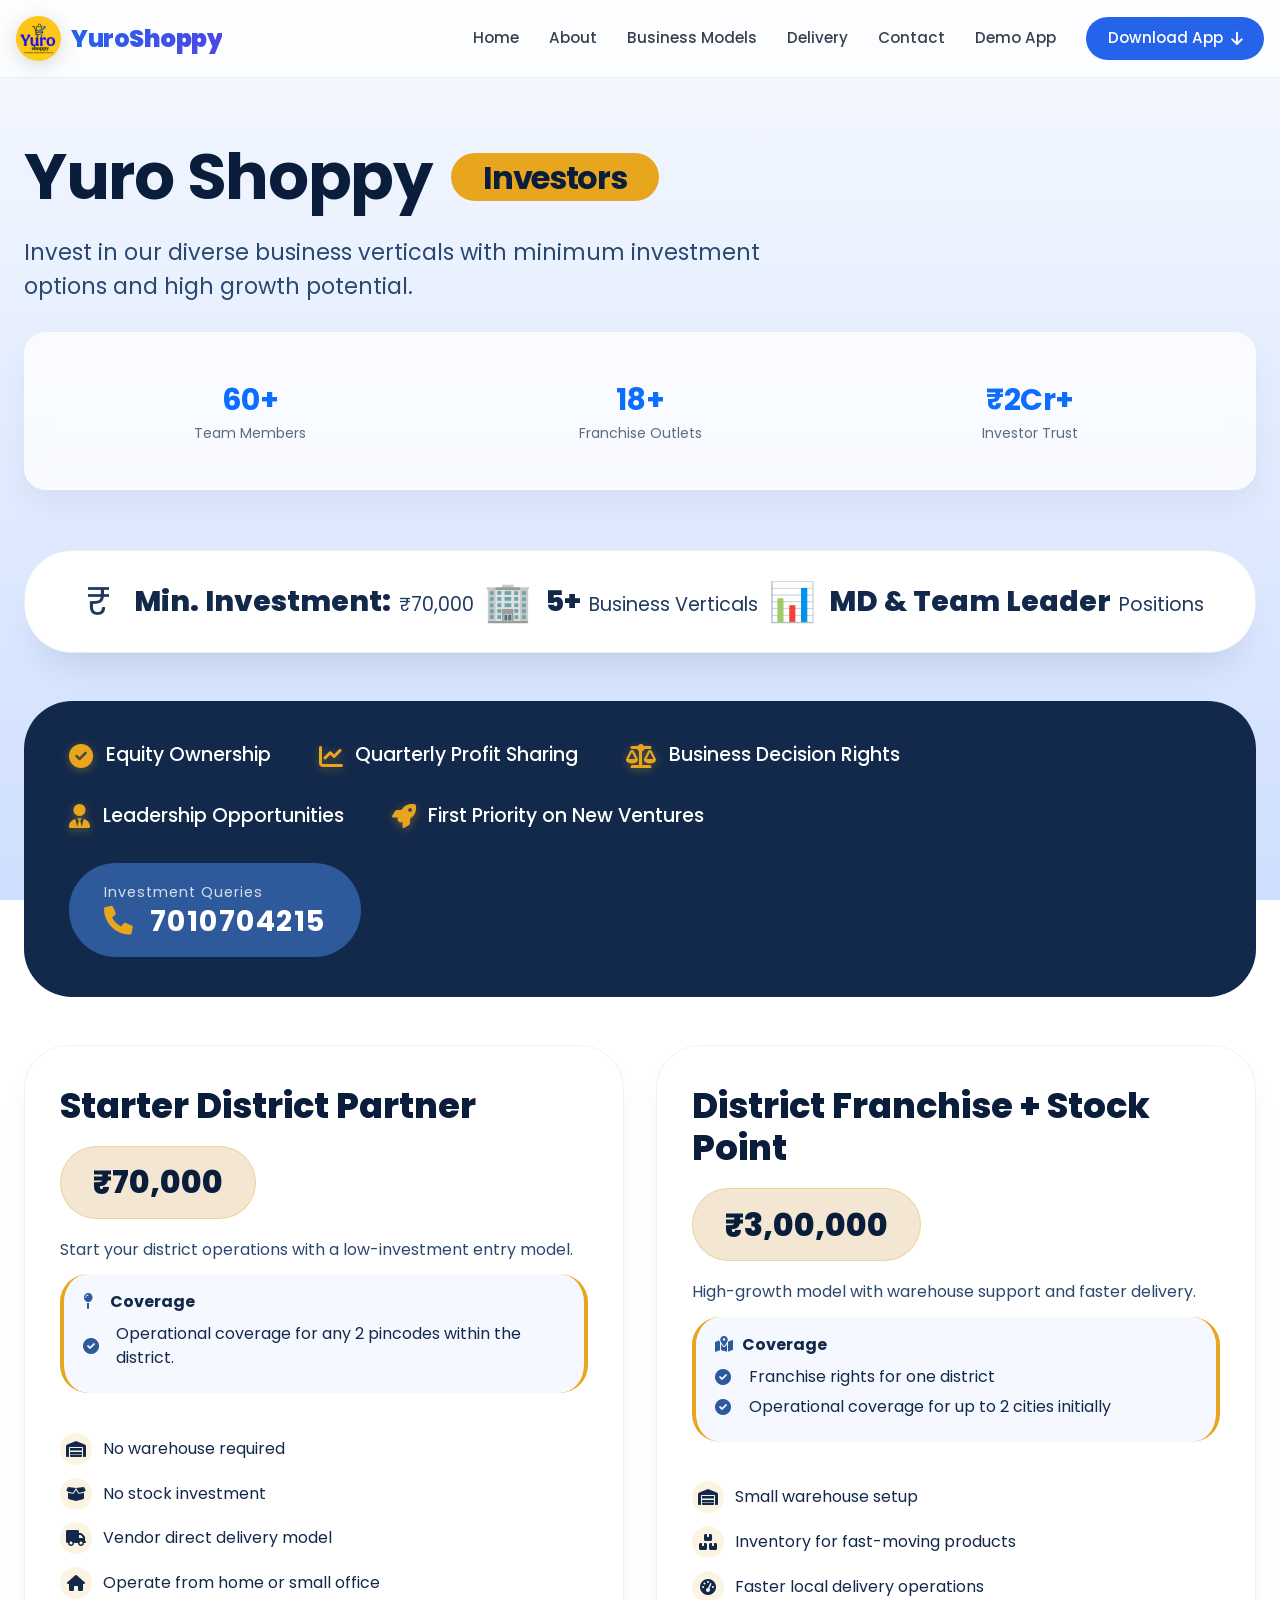
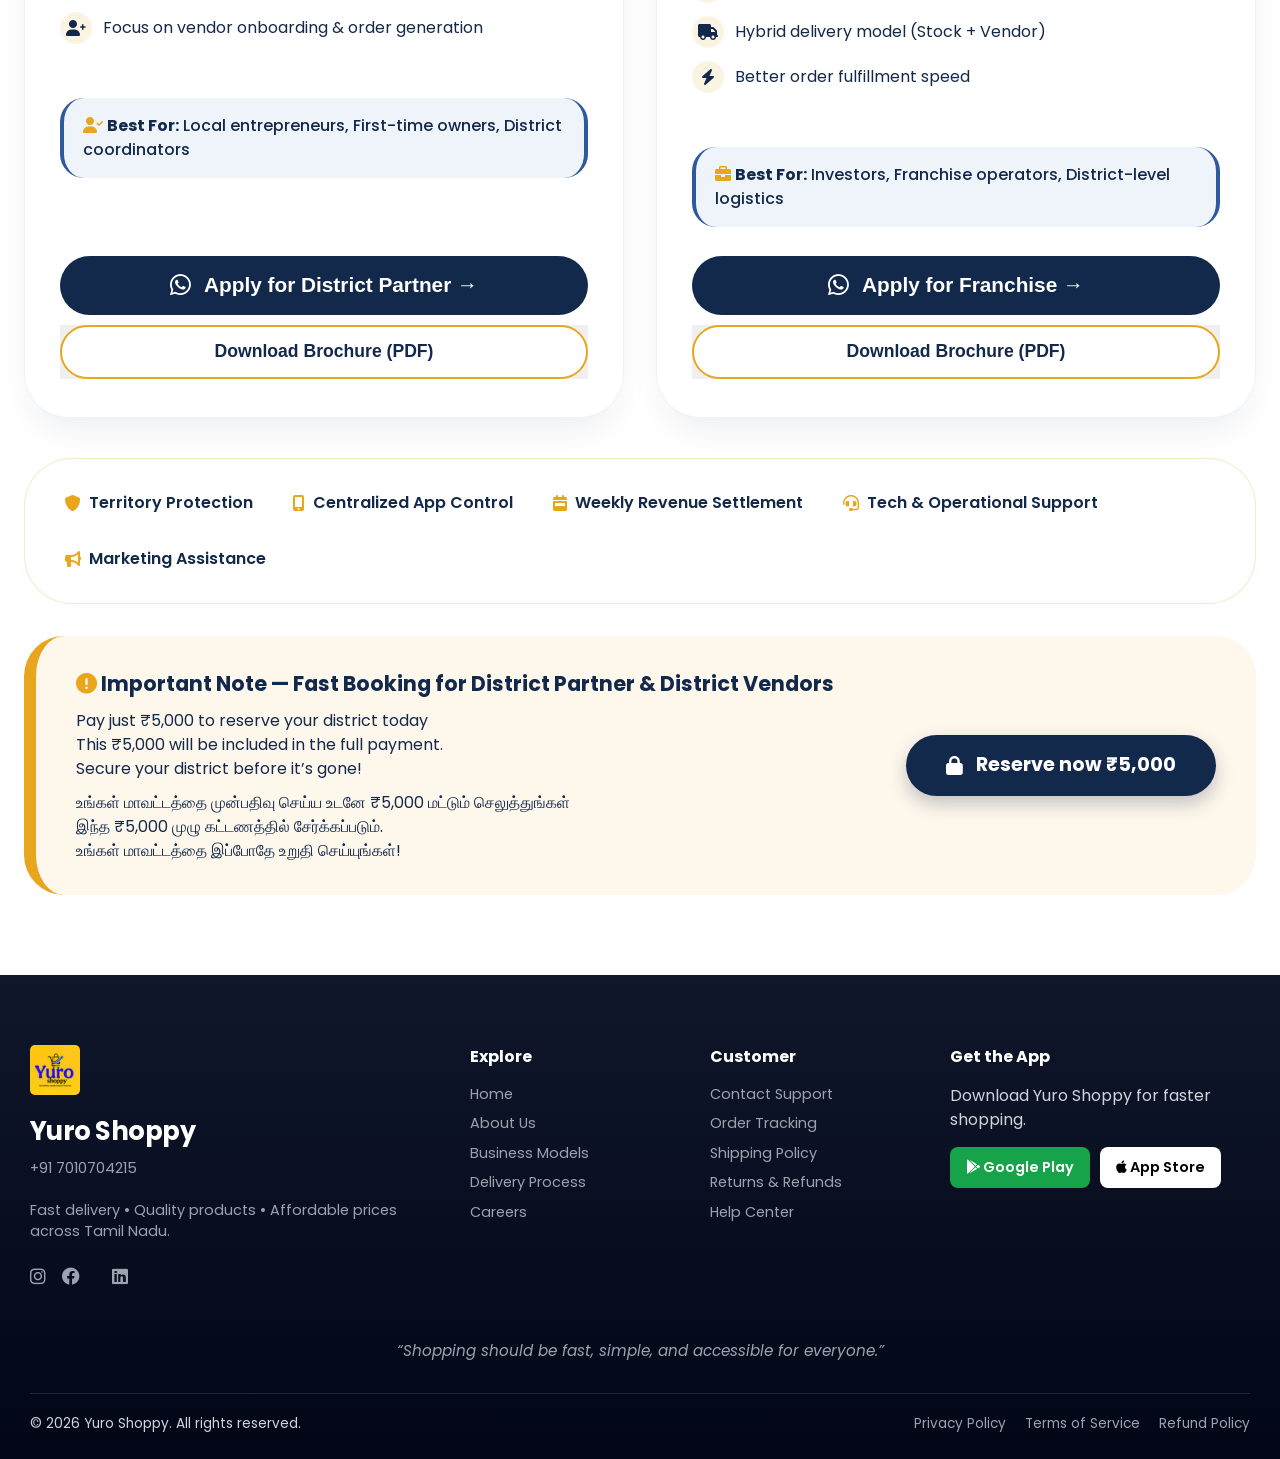
==== commit 65edaf7b: "Update investor.html notes" ====
--- a/investor.html
+++ b/investor.html
@@ -1306,12 +1306,20 @@
             <!-- Important note / fast booking -->
             <div class="note-booking">
                 <div class="note-text">
-                    <strong><i class="fas fa-exclamation-circle" style="color:#E8A51E;"></i> Important Note — Fast
-                        Booking
-                        Option</strong>
-                    <p style="margin-top:0.6rem; max-width:600px;">• Initial booking amount: ₹5,000 (fully
+                    <strong><i class="fas fa-exclamation-circle" style="color:#E8A51E;"></i> Important Note — Fast Booking for District Partner & District Vendors</strong>
+                    <!-- <p style="margin-top:0.6rem; max-width:600px;">• Initial booking amount: ₹5,000 (fully
                         adjustable)<br>•
-                        Reserve your district early before allocation closes.</p>
+                        Reserve your district early before allocation closes.</p> -->
+                    <p style="margin-top:0.6rem; max-width:600px;">
+                        Pay just ₹5,000 to reserve your district today <br>
+                        This ₹5,000 will be included in the full payment. <br>
+                        Secure your district before it’s gone!
+                    </p>
+                    <p style="margin-top:0.6rem; max-width:600px;"> 
+                        உங்கள் மாவட்டத்தை முன்பதிவு செய்ய உடனே ₹5,000 மட்டும் செலுத்துங்கள் <br> 
+                        இந்த ₹5,000 முழு கட்டணத்தில் சேர்க்கப்படும். <br>
+                        உங்கள் மாவட்டத்தை இப்போதே உறுதி செய்யுங்கள்! 
+                    </p>
                 </div>
                 <div class="booking-cta"><i class="fas fa-lock"></i> Reserve now ₹5,000</div>
             </div>
@@ -1535,3 +1543,4 @@
 </html>
 
 
+
